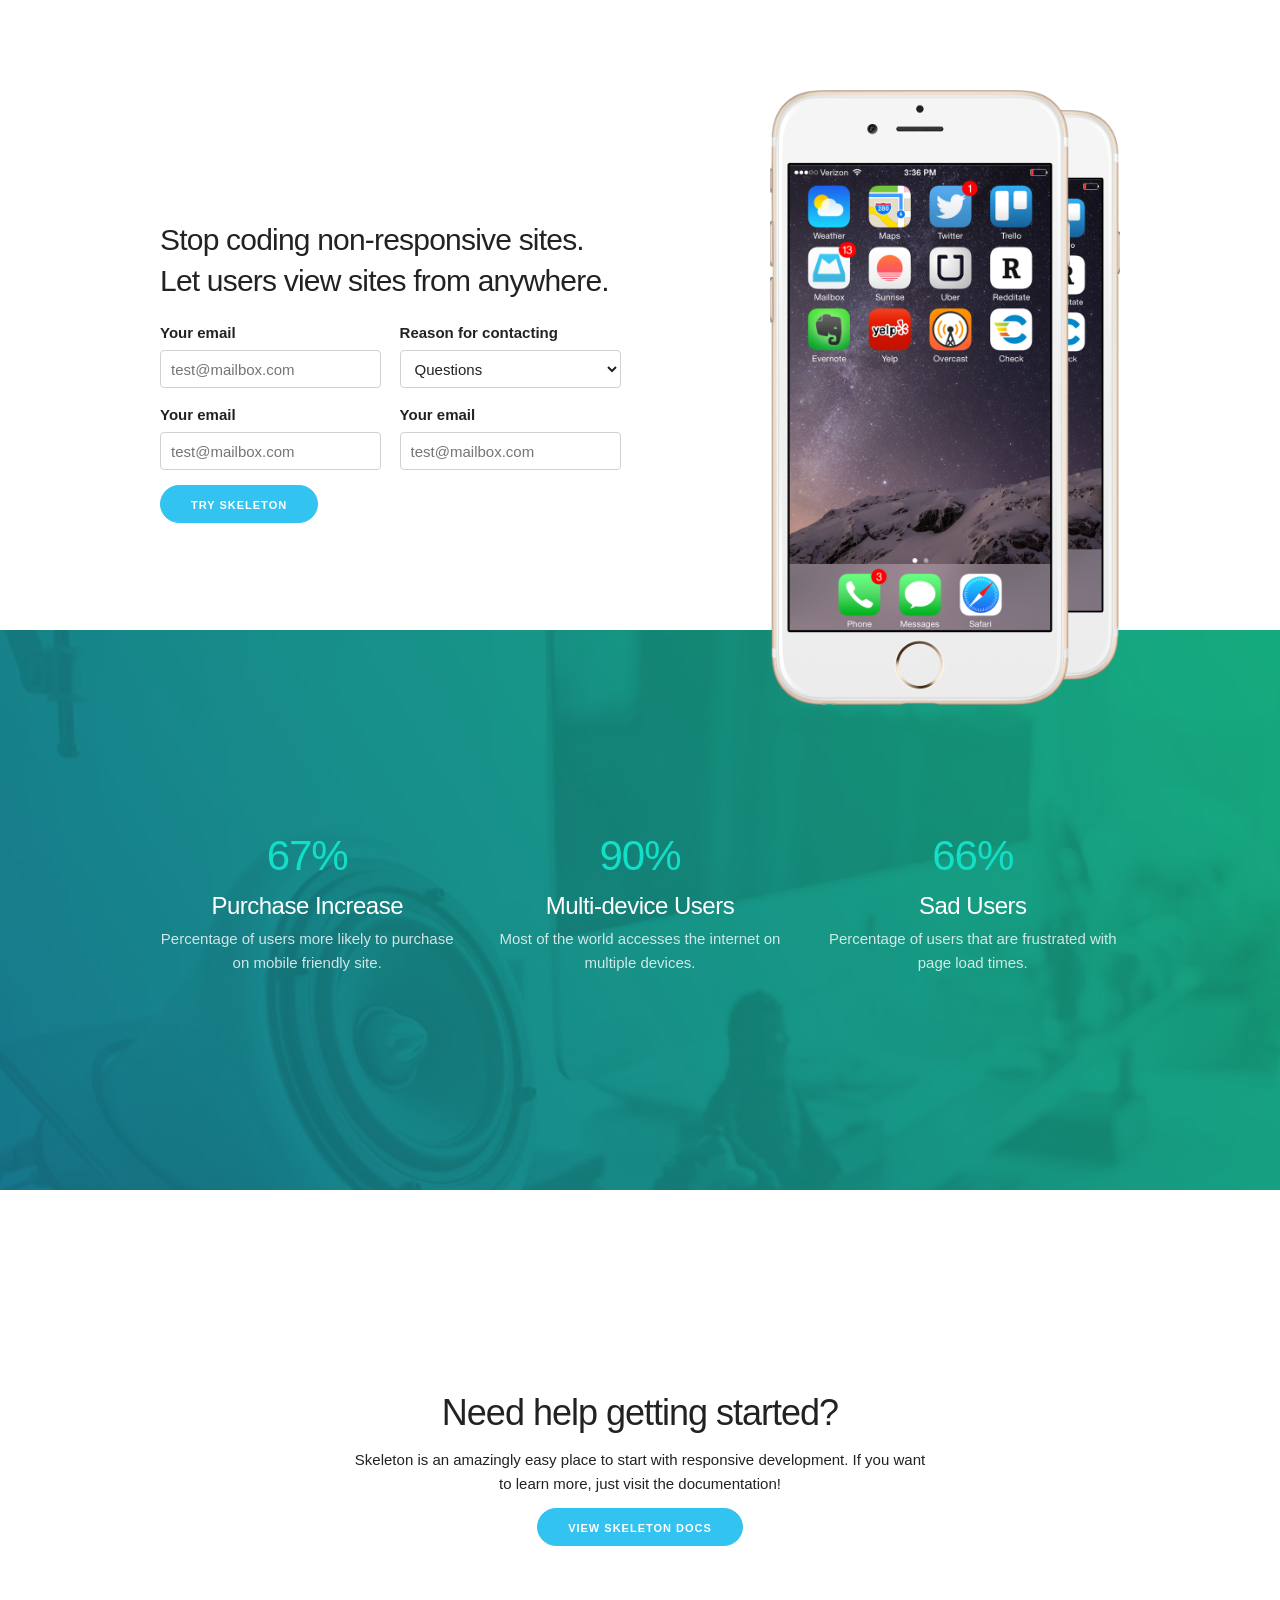
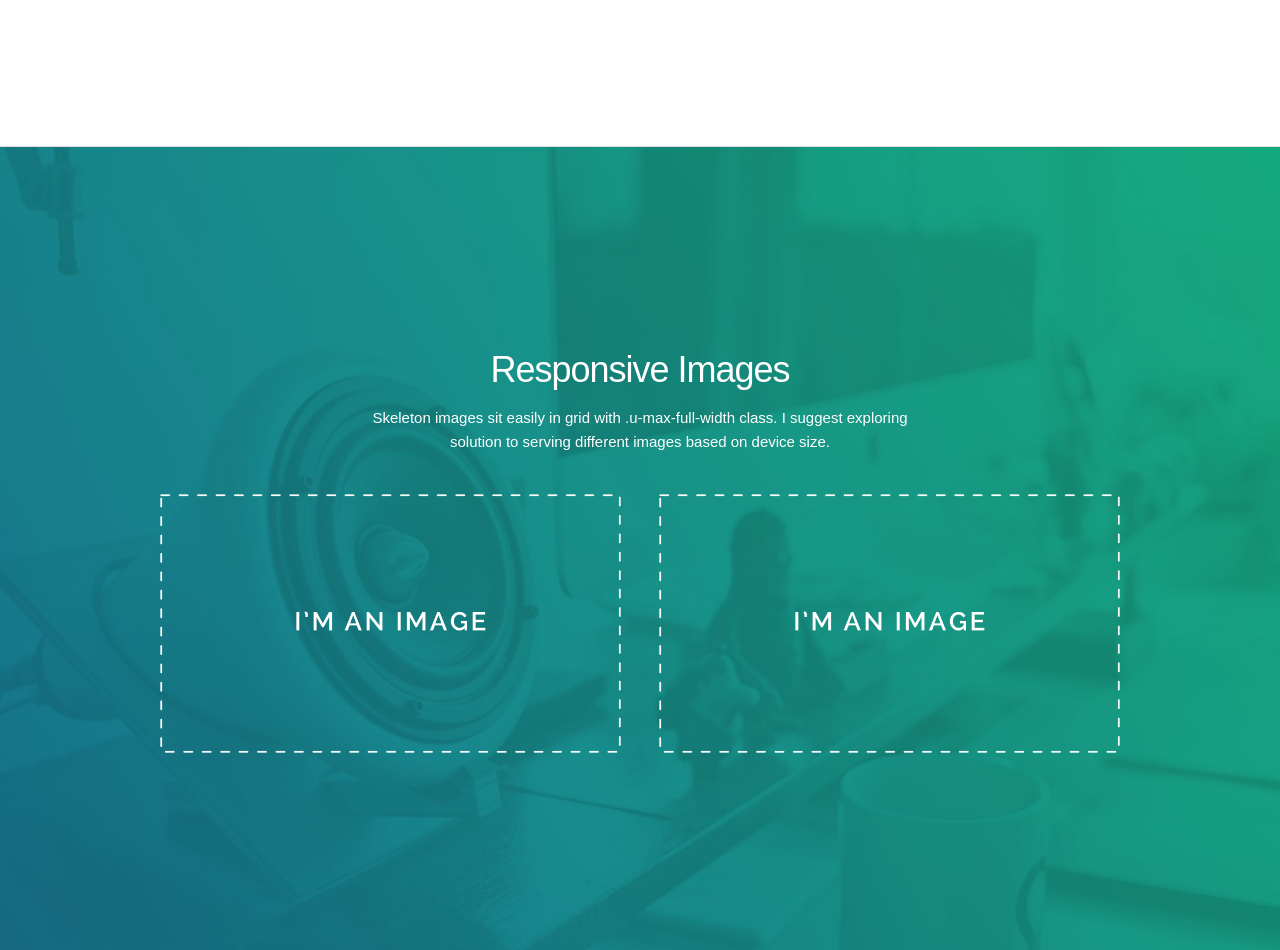
==== index0.html @ 529cb750 "AYNI A sustainbale search engine based on SPARQL endpoints" ====
<?xml version="1.0" encoding="utf-8"?>
<!DOCTYPE html PUBLIC "-//W3C//DTD XHTML 1.0 Strict//EN" "http://www.w3.org/TR/xhtml1/DTD/xhtml1-strict.dtd">
<html xmlns="http://www.w3.org/1999/xhtml" xml:lang="en" lang="en">
<head>

  <!-- BASIC CONNECTION SPARQL
  –––––––––––––––––––––––––––––––––––––––––––––––––– -->
  <!-- <script type="text/javascript" src="http://ajax.googleapis.com/ajax/libs/jquery/1.7.2/jquery.min.js"></script>
  <script type="text/javascript" src="js/sparql.js"></script>
  <script type="text/javascript" src="js/search.js"></script> -->

  <!-- Basic Page Needs
  –––––––––––––––––––––––––––––––––––––––––––––––––– -->
  <meta charset="utf-8">
  <title>Skeleton: Responsive CSS Boilerplate</title>
  <meta name="description" content="">
  <meta name="author" content="">

  <!-- Mobile Specific Metas
  –––––––––––––––––––––––––––––––––––––––––––––––––– -->
  <meta name="viewport" content="width=device-width, initial-scale=1">

  <!-- FONT
  –––––––––––––––––––––––––––––––––––––––––––––––––– -->
  <!-- <link href='//fonts.googleapis.com/css?family=Raleway:400,300,600' rel='stylesheet' type='text/css'> -->
  <!-- <link href='css/Relaway:400,300,600' rel='stylesheet' type='text/css'> -->

  <!-- CSS
  –––––––––––––––––––––––––––––––––––––––––––––––––– -->
  <link rel="stylesheet" href="css/normalize.css">
  <link rel="stylesheet" href="css/skeleton.css">
  <link rel="stylesheet" href="css/custom.css">

  <!-- Scripts
  –––––––––––––––––––––––––––––––––––––––––––––––––– -->
  <!-- <script src="//ajax.googleapis.com/ajax/libs/jquery/2.1.1/jquery.min.js"></script> -->

  <!-- Favicon
  –––––––––––––––––––––––––––––––––––––––––––––––––– -->
  <link rel="icon" type="image/png" href="images/favicon.png">

</head>
<body>

  <!-- Primary Page Layout
  –––––––––––––––––––––––––––––––––––––––––––––––––– -->

  <div class="section hero">
    <div class="container">
      <div class="row">
        <div class="one-half column">
          <h4 class="hero-heading">Stop coding non-responsive sites. Let users view sites from anywhere.</h4>
          <!-- <form> -->
          <div class="row">
            <div class="six columns">
              <label for="exampleEmailInput">Your email</label>
              <input class="u-full-width" type="email" placeholder="test@mailbox.com" id="exampleEmailInput">
            </div>
            <div class="six columns">
              <label for="exampleRecipientInput">Reason for contacting</label>
              <select class="u-full-width" id="exampleRecipientInput">
                <option value="Option 1">Questions</option>
                <option value="Option 2">Admiration</option>
                <option value="Option 3">Can I get your number?</option>
              </select>
            </div>
          </div>
          <div class="row">
            <div class="six columns">
              <label for="exampleEmailInput">Your email</label>
              <input class="u-full-width" type="email" placeholder="test@mailbox.com" id="exampleEmailInput">
            </div>
            <div class="six columns">
              <label for="exampleEmailInput">Your email</label>
              <input class="u-full-width" type="email" placeholder="test@mailbox.com" id="exampleEmailInput">
            </div>
          </div>
          <!-- </form> -->
          <a class="button button-primary" href="http://getskeleton.com">Try Skeleton</a>
        </div>
        <div class="one-half column phones">
          <img class="phone" src="images/iphone.png">
          <img class="phone" src="images/iphone.png">
        </div>
      </div>
    </div>
  </div>

  <div class="section values">
    <div class="container">
      <div class="row">
        <div class="one-third column value">
          <h2 class="value-multiplier">67%</h2>
          <h5 class="value-heading">Purchase Increase</h5>
          <p class="value-description">Percentage of users more likely to purchase on mobile friendly site.</p>
        </div>
        <div class="one-third column value">
          <h2 class="value-multiplier">90%</h2>
          <h5 class="value-heading">Multi-device Users</h5>
          <p class="value-description">Most of the world accesses the internet on multiple devices.</p>
        </div>
        <div class="one-third column value">
          <h2 class="value-multiplier">66%</h2>
          <h5 class="value-heading">Sad Users</h5>
          <p class="value-description">Percentage of users that are frustrated with page load times.</p>
        </div>
      </div>
    </div>
  </div>

  <div class="section get-help">
    <div class="container">
      <h3 class="section-heading">Need help getting started?</h3>
      <p class="section-description">Skeleton is an amazingly easy place to start with responsive development. If you want to learn more, just visit the documentation!</p>
      <a class="button button-primary" href="http://getskeleton.com">View Skeleton Docs</a>
    </div>
  </div>

  <div class="section categories">
    <div class="container">
      <h3 class="section-heading">Responsive Images</h3>
      <p class="section-description">Skeleton images sit easily in grid with .u-max-full-width class. I suggest exploring solution to serving different images based on device size.</p>
      <div class="row">
        <div class="one-half column category">
          <img class="u-max-full-width" src="images/placeholder.png">
        </div>
        <div class="one-half column category">
          <img class="u-max-full-width" src="images/placeholder.png">
        </div>
      </div>
    </div>
  </div>




<!-- End Document
  –––––––––––––––––––––––––––––––––––––––––––––––––– -->
</body>
</html>
---- css/skeleton.css ----
/*
* Skeleton V2.0.4
* Copyright 2014, Dave Gamache
* www.getskeleton.com
* Free to use under the MIT license.
* http://www.opensource.org/licenses/mit-license.php
* 12/29/2014
*/


/* Table of contents
––––––––––––––––––––––––––––––––––––––––––––––––––
- Grid
- Base Styles
- Typography
- Links
- Buttons
- Forms
- Lists
- Code
- Tables
- Spacing
- Utilities
- Clearing
- Media Queries
*/


/* Grid
–––––––––––––––––––––––––––––––––––––––––––––––––– */
.container {
  position: relative;
  width: 100%;
  max-width: 960px;
  margin: 0 auto;
  padding: 0 20px;
  box-sizing: border-box; }
.column,
.columns {
  width: 100%;
  float: left;
  box-sizing: border-box; }

/* For devices larger than 400px */
@media (min-width: 400px) {
  .container {
    width: 85%;
    padding: 0; }
}

/* For devices larger than 550px */
@media (min-width: 550px) {
  .container {
    width: 80%; }
  .column,
  .columns {
    margin-left: 4%; }
  .column:first-child,
  .columns:first-child {
    margin-left: 0; }

  .one.column,
  .one.columns                    { width: 4.66666666667%; }
  .two.columns                    { width: 13.3333333333%; }
  .three.columns                  { width: 22%;            }
  .four.columns                   { width: 30.6666666667%; }
  .five.columns                   { width: 39.3333333333%; }
  .six.columns                    { width: 48%;            }
  .seven.columns                  { width: 56.6666666667%; }
  .eight.columns                  { width: 65.3333333333%; }
  .nine.columns                   { width: 74.0%;          }
  .ten.columns                    { width: 82.6666666667%; }
  .eleven.columns                 { width: 91.3333333333%; }
  .twelve.columns                 { width: 100%; margin-left: 0; }

  .one-third.column               { width: 30.6666666667%; }
  .two-thirds.column              { width: 65.3333333333%; }

  .one-half.column                { width: 48%; }

  /* Offsets */
  .offset-by-one.column,
  .offset-by-one.columns          { margin-left: 8.66666666667%; }
  .offset-by-two.column,
  .offset-by-two.columns          { margin-left: 17.3333333333%; }
  .offset-by-three.column,
  .offset-by-three.columns        { margin-left: 26%;            }
  .offset-by-four.column,
  .offset-by-four.columns         { margin-left: 34.6666666667%; }
  .offset-by-five.column,
  .offset-by-five.columns         { margin-left: 43.3333333333%; }
  .offset-by-six.column,
  .offset-by-six.columns          { margin-left: 52%;            }
  .offset-by-seven.column,
  .offset-by-seven.columns        { margin-left: 60.6666666667%; }
  .offset-by-eight.column,
  .offset-by-eight.columns        { margin-left: 69.3333333333%; }
  .offset-by-nine.column,
  .offset-by-nine.columns         { margin-left: 78.0%;          }
  .offset-by-ten.column,
  .offset-by-ten.columns          { margin-left: 86.6666666667%; }
  .offset-by-eleven.column,
  .offset-by-eleven.columns       { margin-left: 95.3333333333%; }

  .offset-by-one-third.column,
  .offset-by-one-third.columns    { margin-left: 34.6666666667%; }
  .offset-by-two-thirds.column,
  .offset-by-two-thirds.columns   { margin-left: 69.3333333333%; }

  .offset-by-one-half.column,
  .offset-by-one-half.columns     { margin-left: 52%; }

}


/* Base Styles
–––––––––––––––––––––––––––––––––––––––––––––––––– */
/* NOTE
html is set to 62.5% so that all the REM measurements throughout Skeleton
are based on 10px sizing. So basically 1.5rem = 15px :) */
html {
  font-size: 62.5%; }
body {
  font-size: 1.5em; /* currently ems cause chrome bug misinterpreting rems on body element */
  line-height: 1.6;
  font-weight: 400;
  font-family: "Raleway", "HelveticaNeue", "Helvetica Neue", Helvetica, Arial, sans-serif;
  color: #222; }


/* Typography
–––––––––––––––––––––––––––––––––––––––––––––––––– */
h1, h2, h3, h4, h5, h6 {
  margin-top: 0;
  margin-bottom: 2rem;
  font-weight: 300; }
h1 { font-size: 4.0rem; line-height: 1.2;  letter-spacing: -.1rem;}
h2 { font-size: 3.6rem; line-height: 1.25; letter-spacing: -.1rem; }
h3 { font-size: 3.0rem; line-height: 1.3;  letter-spacing: -.1rem; }
h4 { font-size: 2.4rem; line-height: 1.35; letter-spacing: -.08rem; }
h5 { font-size: 1.8rem; line-height: 1.5;  letter-spacing: -.05rem; }
h6 { font-size: 1.5rem; line-height: 1.6;  letter-spacing: 0; }

/* Larger than phablet */
@media (min-width: 550px) {
  h1 { font-size: 5.0rem; }
  h2 { font-size: 4.2rem; }
  h3 { font-size: 3.6rem; }
  h4 { font-size: 3.0rem; }
  h5 { font-size: 2.4rem; }
  h6 { font-size: 1.5rem; }
}

p {
  margin-top: 0; }


/* Links
–––––––––––––––––––––––––––––––––––––––––––––––––– */
a {
  color: #1EAEDB; }
a:hover {
  color: #0FA0CE; }


/* Buttons
–––––––––––––––––––––––––––––––––––––––––––––––––– */
.button,
button,
input[type="submit"],
input[type="reset"],
input[type="button"] {
  display: inline-block;
  height: 38px;
  padding: 0 30px;
  color: #555;
  text-align: center;
  font-size: 11px;
  font-weight: 600;
  line-height: 38px;
  letter-spacing: .1rem;
  text-transform: uppercase;
  text-decoration: none;
  white-space: nowrap;
  background-color: transparent;
  border-radius: 4px;
  border: 1px solid #bbb;
  cursor: pointer;
  box-sizing: border-box; }
.button:hover,
button:hover,
input[type="submit"]:hover,
input[type="reset"]:hover,
input[type="button"]:hover,
.button:focus,
button:focus,
input[type="submit"]:focus,
input[type="reset"]:focus,
input[type="button"]:focus {
  color: #333;
  border-color: #888;
  outline: 0; }
.button.button-primary,
button.button-primary,
input[type="submit"].button-primary,
input[type="reset"].button-primary,
input[type="button"].button-primary {
  color: #FFF;
  background-color: #33C3F0;
  border-color: #33C3F0; }
.button.button-primary:hover,
button.button-primary:hover,
input[type="submit"].button-primary:hover,
input[type="reset"].button-primary:hover,
input[type="button"].button-primary:hover,
.button.button-primary:focus,
button.button-primary:focus,
input[type="submit"].button-primary:focus,
input[type="reset"].button-primary:focus,
input[type="button"].button-primary:focus {
  color: #FFF;
  background-color: #1EAEDB;
  border-color: #1EAEDB; }


/* Forms
–––––––––––––––––––––––––––––––––––––––––––––––––– */
input[type="email"],
input[type="number"],
input[type="search"],
input[type="text"],
input[type="tel"],
input[type="url"],
input[type="password"],
textarea,
select {
  height: 38px;
  padding: 6px 10px; /* The 6px vertically centers text on FF, ignored by Webkit */
  background-color: #fff;
  border: 1px solid #D1D1D1;
  border-radius: 4px;
  box-shadow: none;
  box-sizing: border-box; }
/* Removes awkward default styles on some inputs for iOS */
input[type="email"],
input[type="number"],
input[type="search"],
input[type="text"],
input[type="tel"],
input[type="url"],
input[type="password"],
textarea {
  -webkit-appearance: none;
     -moz-appearance: none;
          appearance: none; }
textarea {
  min-height: 65px;
  padding-top: 6px;
  padding-bottom: 6px; }
input[type="email"]:focus,
input[type="number"]:focus,
input[type="search"]:focus,
input[type="text"]:focus,
input[type="tel"]:focus,
input[type="url"]:focus,
input[type="password"]:focus,
textarea:focus,
select:focus {
  border: 1px solid #33C3F0;
  outline: 0; }
label,
legend {
  display: block;
  margin-bottom: .5rem;
  font-weight: 600; }
fieldset {
  padding: 0;
  border-width: 0; }
input[type="checkbox"],
input[type="radio"] {
  display: inline; }
label > .label-body {
  display: inline-block;
  margin-left: .5rem;
  font-weight: normal; }


/* Lists
–––––––––––––––––––––––––––––––––––––––––––––––––– */
ul {
  list-style: circle inside; }
ol {
  list-style: decimal inside; }
ol, ul {
  padding-left: 0;
  margin-top: 0; }
ul ul,
ul ol,
ol ol,
ol ul {
  margin: 1.5rem 0 1.5rem 3rem;
  font-size: 90%; }
li {
  margin-bottom: 1rem; }


/* Code
–––––––––––––––––––––––––––––––––––––––––––––––––– */
code {
  padding: .2rem .5rem;
  margin: 0 .2rem;
  font-size: 90%;
  white-space: nowrap;
  background: #F1F1F1;
  border: 1px solid #E1E1E1;
  border-radius: 4px; }
pre > code {
  display: block;
  padding: 1rem 1.5rem;
  white-space: pre; }


/* Tables
–––––––––––––––––––––––––––––––––––––––––––––––––– */
th,
td {
  padding: 12px 15px;
  text-align: left;
  border-bottom: 1px solid #E1E1E1; }
th:first-child,
td:first-child {
  padding-left: 0; }
th:last-child,
td:last-child {
  padding-right: 0; }


/* Spacing
–––––––––––––––––––––––––––––––––––––––––––––––––– */
button,
.button {
  margin-bottom: 1rem; }
input,
textarea,
select,
fieldset {
  margin-bottom: 1.5rem; }
pre,
blockquote,
dl,
figure,
table,
p,
ul,
ol,
form {
  margin-bottom: 2.5rem; }


/* Utilities
–––––––––––––––––––––––––––––––––––––––––––––––––– */
.u-full-width {
  width: 100%;
  box-sizing: border-box; }
.u-max-full-width {
  max-width: 100%;
  box-sizing: border-box; }
.u-pull-right {
  float: right; }
.u-pull-left {
  float: left; }


/* Misc
–––––––––––––––––––––––––––––––––––––––––––––––––– */
hr {
  margin-top: 3rem;
  margin-bottom: 3.5rem;
  border-width: 0;
  border-top: 1px solid #E1E1E1; }


/* Clearing
–––––––––––––––––––––––––––––––––––––––––––––––––– */

/* Self Clearing Goodness */
.container:after,
.row:after,
.u-cf {
  content: "";
  display: table;
  clear: both; }


/* Media Queries
–––––––––––––––––––––––––––––––––––––––––––––––––– */
/*
Note: The best way to structure the use of media queries is to create the queries
near the relevant code. For example, if you wanted to change the styles for buttons
on small devices, paste the mobile query code up in the buttons section and style it
there.
*/


/* Larger than mobile */
@media (min-width: 400px) {}

/* Larger than phablet (also point when grid becomes active) */
@media (min-width: 550px) {}

/* Larger than tablet */
@media (min-width: 750px) {}

/* Larger than desktop */
@media (min-width: 1000px) {}

/* Larger than Desktop HD */
@media (min-width: 1200px) {}
---- css/custom.css ----
/* Shared
–––––––––––––––––––––––––––––––––––––––––––––––––– */
.button {
  border-radius: 100px;
}

/* Sections
–––––––––––––––––––––––––––––––––––––––––––––––––– */
.section {
  padding: 8rem 0 7rem;
  text-align: center;
}
.section-heading,
.section-description {
  margin-bottom: 1.2rem;
}

/* Hero
–––––––––––––––––––––––––––––––––––––––––––––––––– */
.phones {
  position: relative;
}
.phone {
  position: relative;
  max-width: 80%;
  margin: 3rem auto -12rem;
}
.phone + .phone {
  display: none;
}

/* Values
–––––––––––––––––––––––––––––––––––––––––––––––––– */
.values {
  background-image: url('../images/values-bg.jpg');
  background-size: cover;
  color: #fff;
  padding-bottom: 5rem;
}
.value-multiplier {
  margin-bottom: .5rem;
  color: #11DFC7;
}
.value-heading {
  margin-bottom: .3rem;
}
.value-description {
  opacity: .8;
  font-weight: 300;
}

/* Help
–––––––––––––––––––––––––––––––––––––––––––––––––– */
.get-help {
  border-bottom: 1px solid #ddd;
}

/* Categories
–––––––––––––––––––––––––––––––––––––––––––––––––– */
.categories {
  background-image: url('../images/values-bg.jpg');
  background-size: cover;
  color: #fff;
}
.categories .section-description {
  margin-bottom: 4rem;
}

/* Bigger than 550 */
@media (min-width: 550px) {
  .section {
    padding: 12rem 0 11rem;
  }
  .hero {
    padding-bottom: 12rem;
    text-align: left;
    height: 165px;
  }
  .phone {
    position: absolute;
    top: -7rem;
    right: 3rem;
    max-height: 362px;
    z-index: 3;
  }
  .phone + .phone {
    top: -6rem;
    display: block;
    max-width: 73.8%;
    right: 0;
    z-index: 2;
    max-height: 338px;
  }
  .hero-heading {
    font-size: 2.4rem;
  }
}

/* Bigger than 750 */
@media (min-width: 750px) {
  .hero {
    height: 190px;
  }
  .hero-heading {
    font-size: 2.6rem;
  }
  .section {
    padding: 14rem 0 15rem;
  }
  .hero {
    padding: 16rem 0 14rem;
  }
  .section-description {
    max-width: 60%;
    margin-left: auto;
    margin-right: auto;
  }
  .phone {
    top: -14rem;
    right: 5rem;
    max-height: 510px;
  }
  .phone + .phone {
    top: -12rem;
    max-height: 472px;
  }
  .categories {
    padding: 15rem 0 8rem;
  }
}

/* Bigger than 1000 */
@media (min-width: 1000px) {
  .section {
    padding: 20rem 0 19rem;
  }
  .hero {
    padding: 22rem 0;
  }
  .hero-heading {
    font-size: 3.0rem;
  }
  .phone {
    top: -16rem;
    max-height: 615px;
  }
  .phone + .phone {
    top: -14rem;
    max-height: 570px;
  }
}
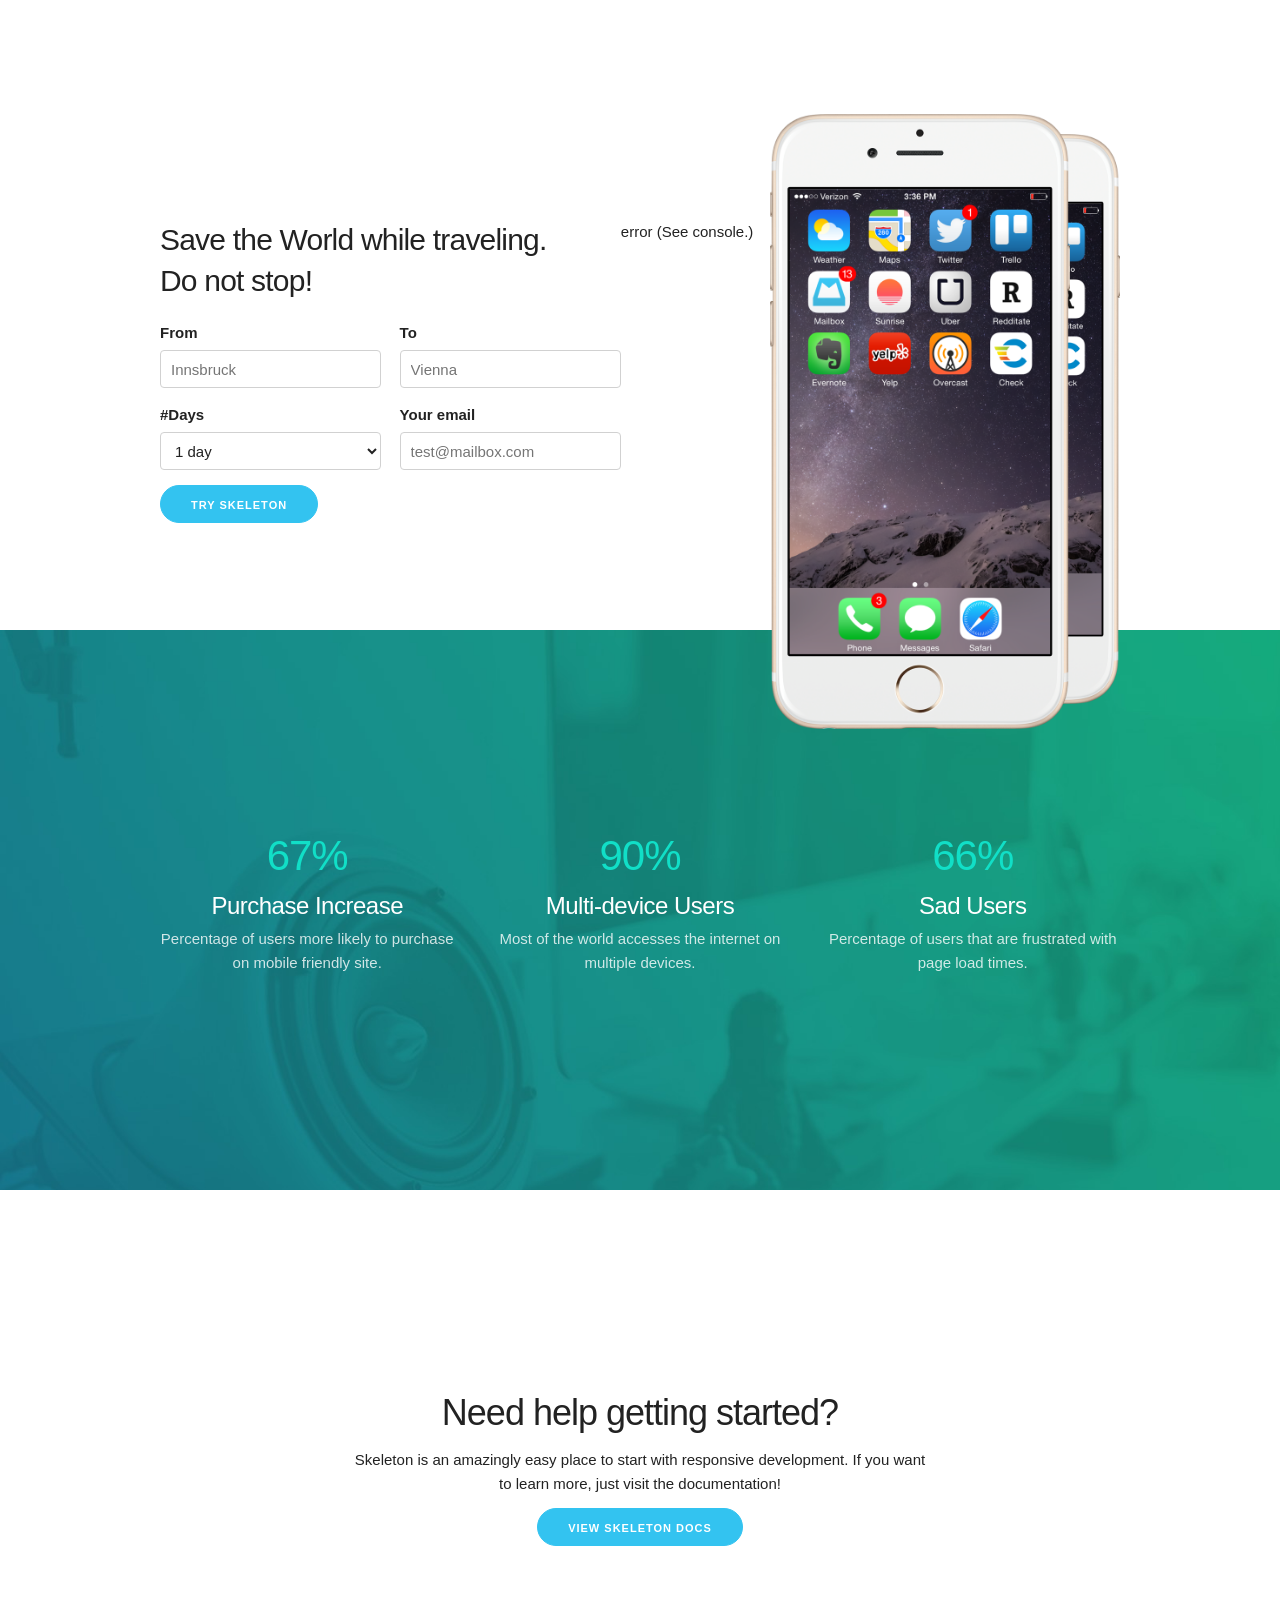
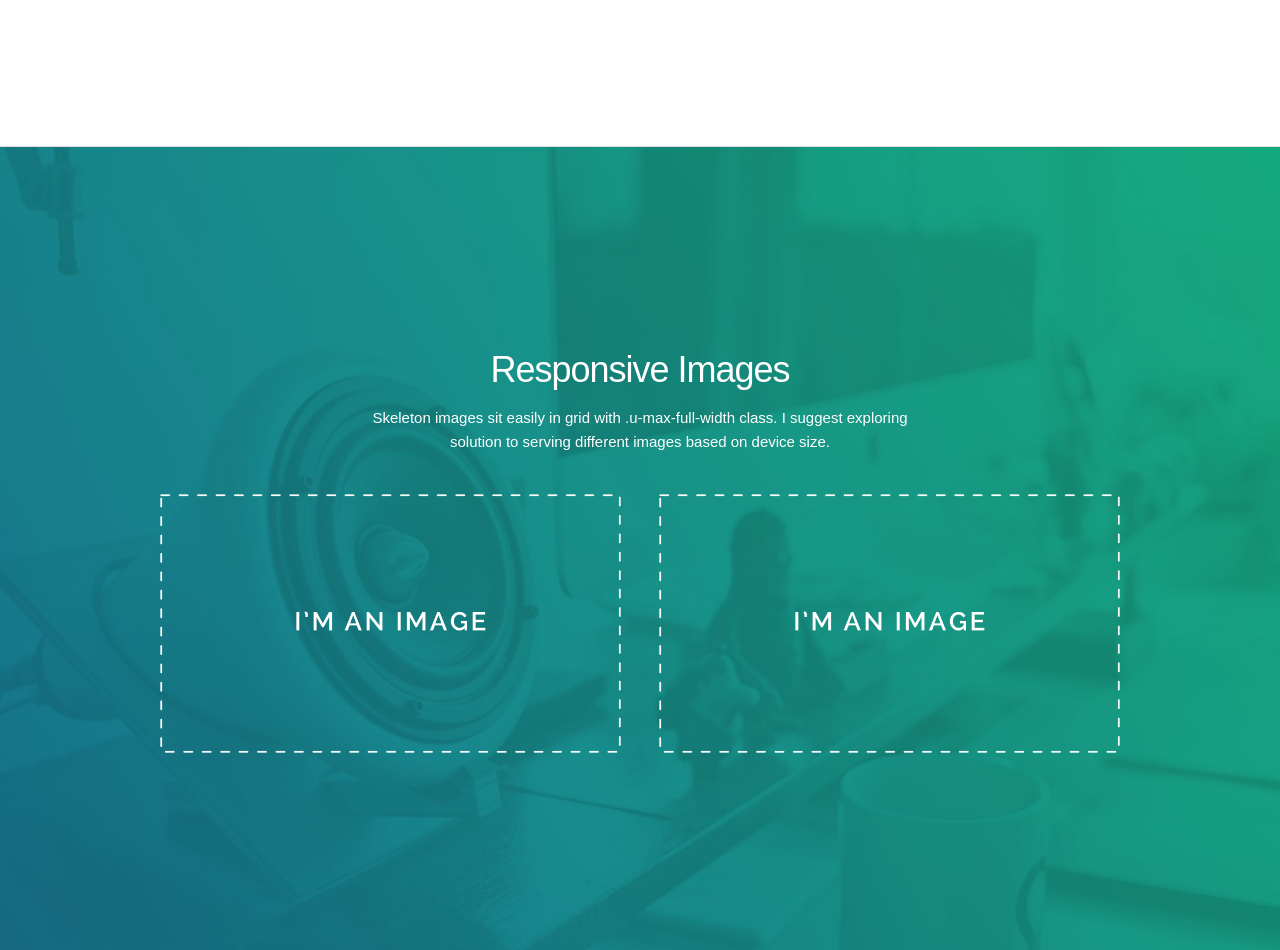
==== commit dc01e336: "javascript integration" ====
--- a/index0.html
+++ b/index0.html
@@ -5,14 +5,14 @@
 
   <!-- BASIC CONNECTION SPARQL
   –––––––––––––––––––––––––––––––––––––––––––––––––– -->
-  <!-- <script type="text/javascript" src="http://ajax.googleapis.com/ajax/libs/jquery/1.7.2/jquery.min.js"></script>
+  <script type="text/javascript" src="http://ajax.googleapis.com/ajax/libs/jquery/1.7.2/jquery.min.js"></script>
   <script type="text/javascript" src="js/sparql.js"></script>
-  <script type="text/javascript" src="js/search.js"></script> -->
+  <script type="text/javascript" src="js/search.js"></script>
 
   <!-- Basic Page Needs
   –––––––––––––––––––––––––––––––––––––––––––––––––– -->
   <meta charset="utf-8">
-  <title>Skeleton: Responsive CSS Boilerplate</title>
+  <title>AYNI: Think about the future</title>
   <meta name="description" content="">
   <meta name="author" content="">
 
@@ -49,35 +49,38 @@
     <div class="container">
       <div class="row">
         <div class="one-half column">
-          <h4 class="hero-heading">Stop coding non-responsive sites. Let users view sites from anywhere.</h4>
+          <h4 class="hero-heading">Save the World while traveling.<br>Do not stop!</h4>
           <!-- <form> -->
           <div class="row">
             <div class="six columns">
-              <label for="exampleEmailInput">Your email</label>
-              <input class="u-full-width" type="email" placeholder="test@mailbox.com" id="exampleEmailInput">
+              <label for="fromInput">From</label>
+              <input class="u-full-width" type="text" placeholder="Innsbruck" id="from">
             </div>
             <div class="six columns">
-              <label for="exampleRecipientInput">Reason for contacting</label>
-              <select class="u-full-width" id="exampleRecipientInput">
-                <option value="Option 1">Questions</option>
-                <option value="Option 2">Admiration</option>
-                <option value="Option 3">Can I get your number?</option>
-              </select>
+              <label for="toInput">To</label>
+              <input class="u-full-width" type="text" placeholder="Vienna" id="to">
             </div>
           </div>
           <div class="row">
             <div class="six columns">
-              <label for="exampleEmailInput">Your email</label>
-              <input class="u-full-width" type="email" placeholder="test@mailbox.com" id="exampleEmailInput">
+              <label for="daysInput">#Days</label>
+              <select class="u-full-width" id="days">
+                <option value="1">1 day</option>
+                <option value="2">2 days</option>
+                <option value="3">3 days</option>
+                <option value="7">1 week</option>
+                <option value="14">2 weeks</option>
+              </select>
             </div>
             <div class="six columns">
-              <label for="exampleEmailInput">Your email</label>
-              <input class="u-full-width" type="email" placeholder="test@mailbox.com" id="exampleEmailInput">
+              <label for="emailInput">Your email</label>
+              <input class="u-full-width" type="email" placeholder="test@mailbox.com" id="emailInput">
             </div>
           </div>
           <!-- </form> -->
-          <a class="button button-primary" href="http://getskeleton.com">Try Skeleton</a>
+          <a class="button button-primary" onclick="validateForm()">Try Skeleton</a>
         </div>
+        <div id="result">Fetching ontology data...</div>
         <div class="one-half column phones">
           <img class="phone" src="images/iphone.png">
           <img class="phone" src="images/iphone.png">
